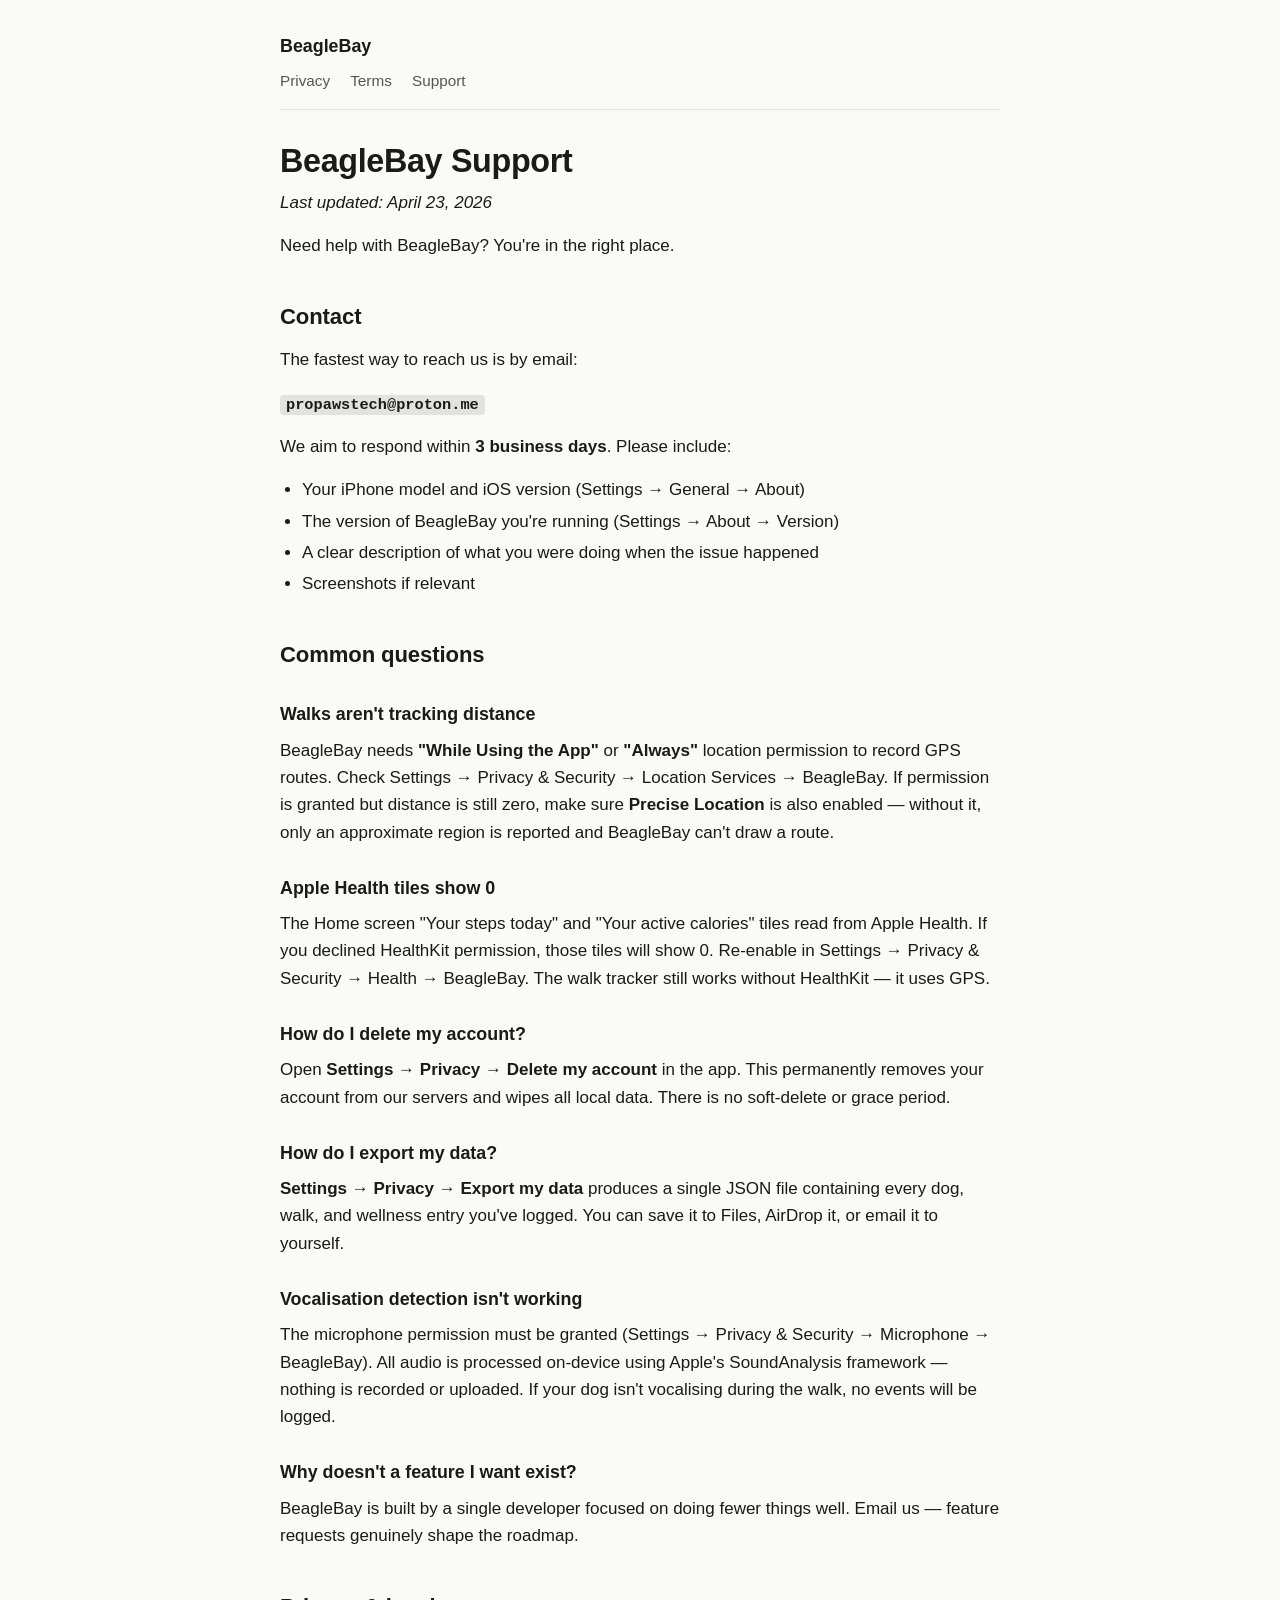
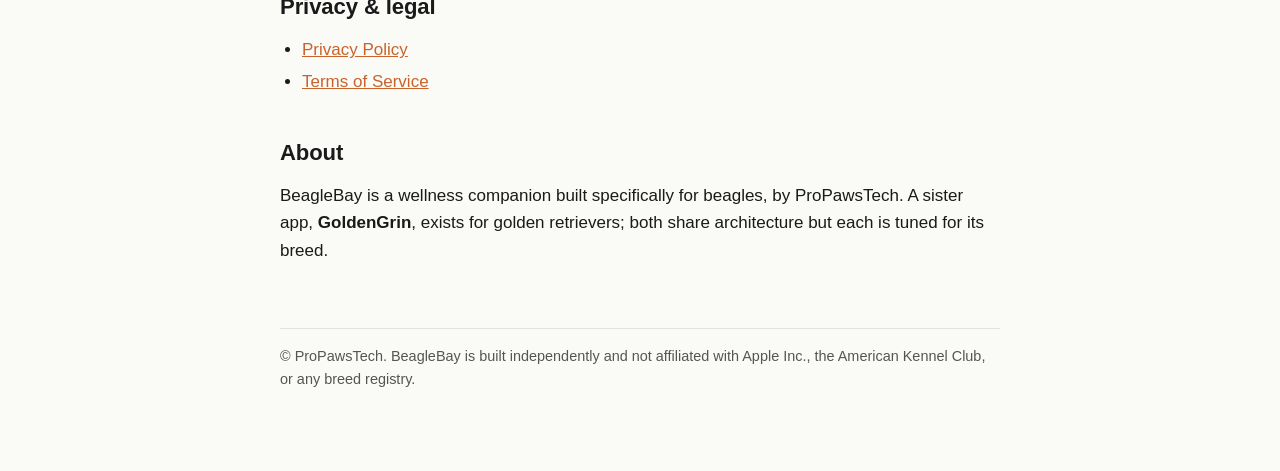
==== beaglebay/support/index.html @ 6d0f98d2 "Rename /snootscoot/ → /beaglebay/ for app rebrand The iOS app formerly named SnootScoot was renamed " ====
<!DOCTYPE html>
<html lang="en">
<head>
    <meta charset="utf-8">
    <meta name="viewport" content="width=device-width, initial-scale=1">
    <meta name="robots" content="index,follow">
    <title>BeagleBay · Support</title>
    <style>
/* Shared styles for propawstech.com pages.
   Inlined into each generated HTML file by site/build.py — kept as a
   separate file only so edits to typography/colours flow through to all
   pages on the next build. Keep the rules conservative: legal pages
   should be readable, printable, and accessible above all else. */

:root {
    --bg: #fafaf7;
    --fg: #1a1a1a;
    --muted: #555;
    --accent: #c8632c; /* warm beagle-amber */
    --rule: #e3e3dd;
    --max-width: 720px;
}

@media (prefers-color-scheme: dark) {
    :root {
        --bg: #15140f;
        --fg: #ececea;
        --muted: #a4a4a0;
        --accent: #ffa86b;
        --rule: #2c2a25;
    }
}

* { box-sizing: border-box; }

html { font-size: 17px; -webkit-text-size-adjust: 100%; }

body {
    background: var(--bg);
    color: var(--fg);
    font-family: -apple-system, BlinkMacSystemFont, "Segoe UI", Roboto,
                 "Helvetica Neue", Arial, sans-serif;
    line-height: 1.6;
    margin: 0;
    padding: 32px 24px 80px;
    display: flex;
    justify-content: center;
}

main {
    width: 100%;
    max-width: var(--max-width);
}

header {
    border-bottom: 1px solid var(--rule);
    padding-bottom: 16px;
    margin-bottom: 32px;
}

header a.brand {
    font-weight: 600;
    color: var(--fg);
    text-decoration: none;
    font-size: 1.05rem;
}

header nav {
    margin-top: 8px;
    font-size: 0.9rem;
}

header nav a {
    color: var(--muted);
    text-decoration: none;
    margin-right: 16px;
}

header nav a:hover { color: var(--accent); }

h1 {
    font-size: 1.9rem;
    line-height: 1.2;
    margin: 0 0 8px;
    letter-spacing: -0.01em;
}

h2 {
    font-size: 1.3rem;
    margin: 40px 0 12px;
    letter-spacing: -0.005em;
}

h3 {
    font-size: 1.05rem;
    margin: 28px 0 8px;
}

p, ul, ol { margin: 0 0 16px; }
ul, ol { padding-left: 22px; }
li { margin-bottom: 4px; }

a { color: var(--accent); }

hr {
    border: 0;
    border-top: 1px solid var(--rule);
    margin: 32px 0;
}

code {
    background: var(--rule);
    padding: 1px 6px;
    border-radius: 4px;
    font-size: 0.9em;
}

table {
    width: 100%;
    border-collapse: collapse;
    margin: 0 0 24px;
    font-size: 0.92rem;
}

th, td {
    text-align: left;
    padding: 8px 10px;
    border-bottom: 1px solid var(--rule);
    vertical-align: top;
}

th {
    font-weight: 600;
    background: transparent;
}

blockquote {
    border-left: 3px solid var(--accent);
    margin: 16px 0;
    padding: 4px 14px;
    color: var(--muted);
}

footer {
    margin-top: 64px;
    padding-top: 16px;
    border-top: 1px solid var(--rule);
    color: var(--muted);
    font-size: 0.85rem;
}

footer a { color: var(--muted); }

    </style>
</head>
<body>
<main>
    <header>
        <a class="brand" href="/beaglebay/">BeagleBay</a>
        <nav>
            <a href="/beaglebay/privacy">Privacy</a>
            <a href="/beaglebay/terms">Terms</a>
            <a href="/beaglebay/support">Support</a>
        </nav>
    </header>
    <h1>BeagleBay Support</h1>
<p><em>Last updated: April 23, 2026</em></p>
<p>Need help with BeagleBay? You're in the right place.</p>
<h2>Contact</h2>
<p>The fastest way to reach us is by email:</p>
<p><strong><code>propawstech@proton.me</code></strong></p>
<p>We aim to respond within <strong>3 business days</strong>. Please include:</p>
<ul>
<li>Your iPhone model and iOS version (Settings → General → About)</li>
<li>The version of BeagleBay you're running (Settings → About → Version)</li>
<li>A clear description of what you were doing when the issue happened</li>
<li>Screenshots if relevant</li>
</ul>
<h2>Common questions</h2>
<h3>Walks aren't tracking distance</h3>
<p>BeagleBay needs <strong>"While Using the App"</strong> or <strong>"Always"</strong> location permission
to record GPS routes. Check Settings → Privacy &amp; Security → Location Services
→ BeagleBay. If permission is granted but distance is still zero, make sure
<strong>Precise Location</strong> is also enabled — without it, only an approximate region
is reported and BeagleBay can't draw a route.</p>
<h3>Apple Health tiles show 0</h3>
<p>The Home screen "Your steps today" and "Your active calories" tiles read
from Apple Health. If you declined HealthKit permission, those tiles will
show 0. Re-enable in Settings → Privacy &amp; Security → Health → BeagleBay.
The walk tracker still works without HealthKit — it uses GPS.</p>
<h3>How do I delete my account?</h3>
<p>Open <strong>Settings → Privacy → Delete my account</strong> in the app. This permanently
removes your account from our servers and wipes all local data. There is no
soft-delete or grace period.</p>
<h3>How do I export my data?</h3>
<p><strong>Settings → Privacy → Export my data</strong> produces a single JSON file
containing every dog, walk, and wellness entry you've logged. You can save
it to Files, AirDrop it, or email it to yourself.</p>
<h3>Vocalisation detection isn't working</h3>
<p>The microphone permission must be granted (Settings → Privacy &amp; Security →
Microphone → BeagleBay). All audio is processed on-device using Apple's
SoundAnalysis framework — nothing is recorded or uploaded. If your dog isn't
vocalising during the walk, no events will be logged.</p>
<h3>Why doesn't a feature I want exist?</h3>
<p>BeagleBay is built by a single developer focused on doing fewer things
well. Email us — feature requests genuinely shape the roadmap.</p>
<h2>Privacy &amp; legal</h2>
<ul>
<li><a href="/beaglebay/privacy">Privacy Policy</a></li>
<li><a href="/beaglebay/terms">Terms of Service</a></li>
</ul>
<h2>About</h2>
<p>BeagleBay is a wellness companion built specifically for beagles, by
ProPawsTech. A sister app, <strong>GoldenGrin</strong>, exists for golden retrievers;
both share architecture but each is tuned for its breed.</p>
    <footer>
        © ProPawsTech. BeagleBay is built independently and not
        affiliated with Apple Inc., the American Kennel Club, or any
        breed registry.
    </footer>
</main>
</body>
</html>
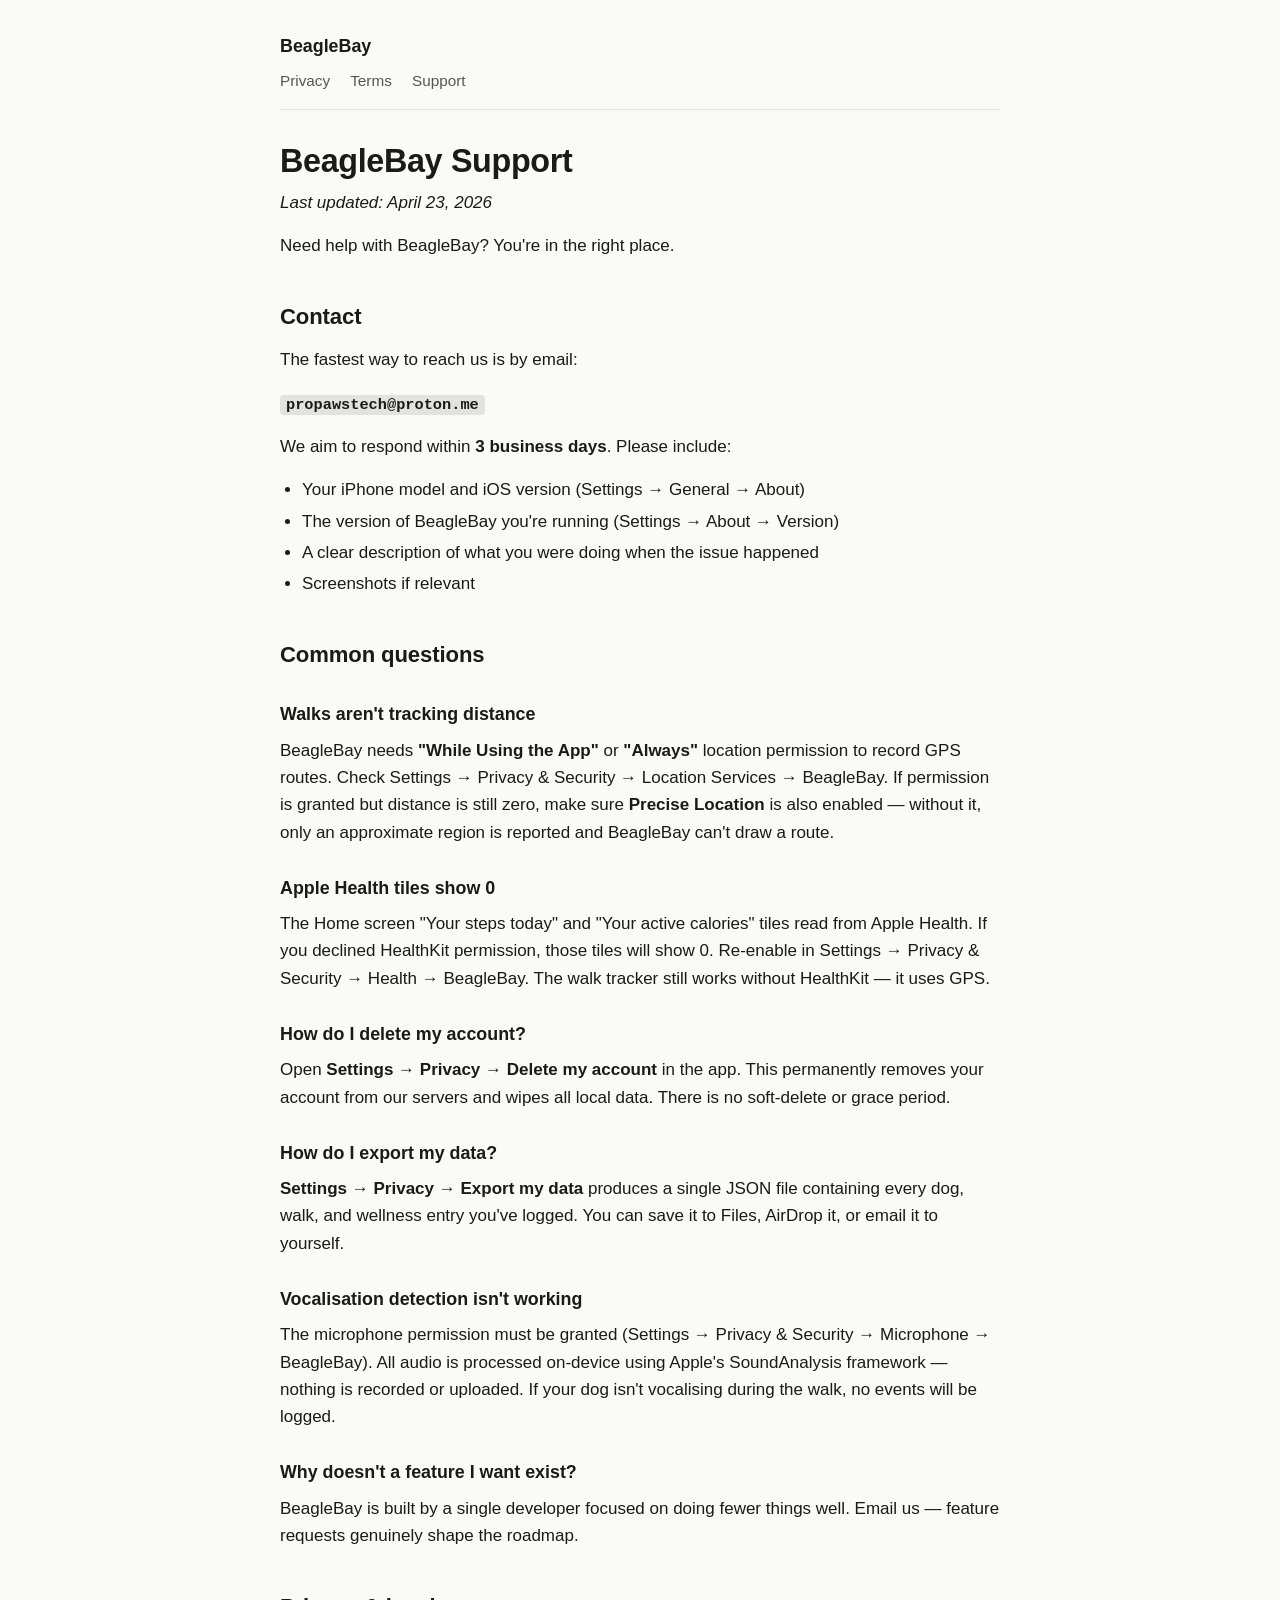
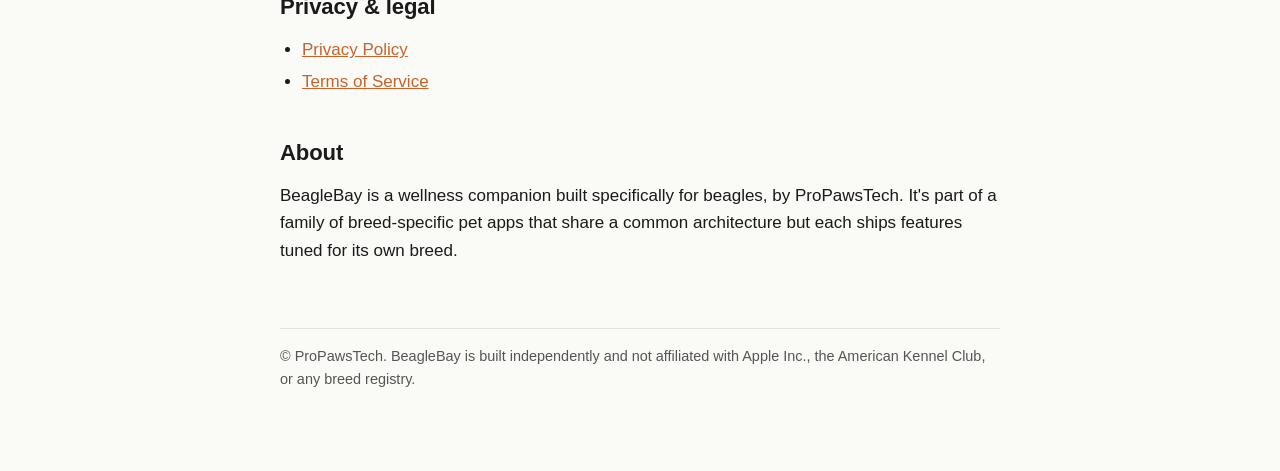
==== commit 32bb69fa: "Sync from snootscoot-ios: multi-app templating refactor - build.py: 5 placeholders ({{APP_NAME}}, {{" ====
--- a/beaglebay/support/index.html
+++ b/beaglebay/support/index.html
@@ -210,9 +210,10 @@
 <li><a href="/beaglebay/terms">Terms of Service</a></li>
 </ul>
 <h2>About</h2>
-<p>BeagleBay is a wellness companion built specifically for beagles, by
-ProPawsTech. A sister app, <strong>GoldenGrin</strong>, exists for golden retrievers;
-both share architecture but each is tuned for its breed.</p>
+<p>BeagleBay is a wellness companion built specifically for
+beagles, by ProPawsTech. It's part of a family of
+breed-specific pet apps that share a common architecture but each
+ships features tuned for its own breed.</p>
     <footer>
         © ProPawsTech. BeagleBay is built independently and not
         affiliated with Apple Inc., the American Kennel Club, or any
